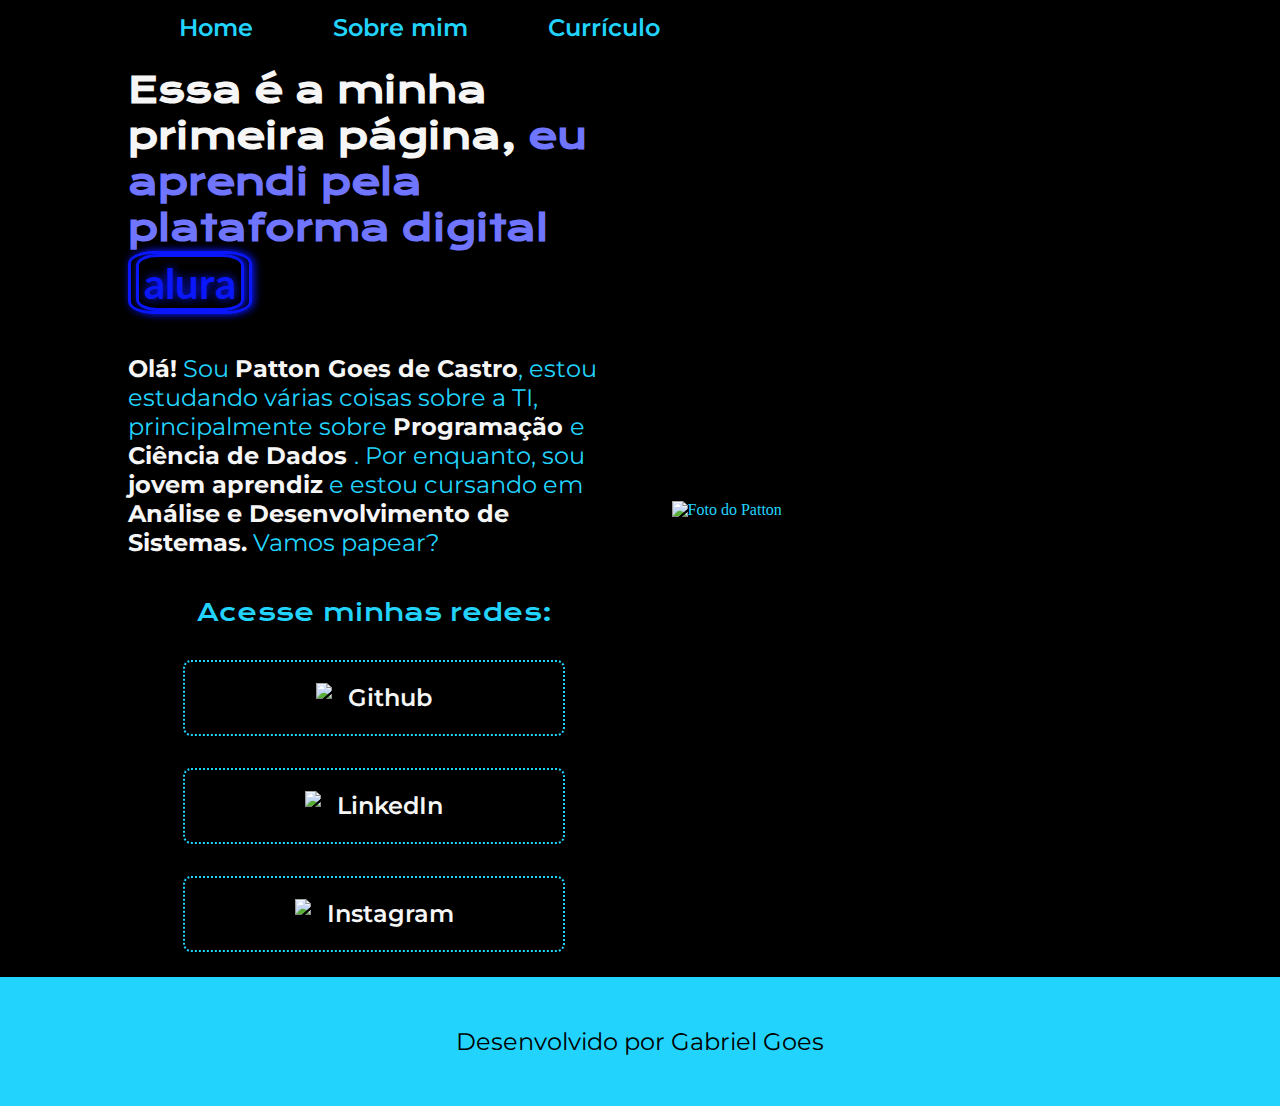
==== index.html @ ca7fb232 "Correções do html" ====
<!-- Essa é a estrutura padrão de um código html-->
<!DOCTYPE html> <!-- Referência a versão-->
<html lang="pt-br"> <!-- Referência a lingua-->
<head> <!-- Aqui estão os elementos da 'cabeça' do html, como as fontes e outras informações que não são 'visíveis'-->
    <meta charset="UTF-8"> <!-- Referência ao tipo de leitura dos caracteres-->
    <meta name="viewport" content="width=device-width, initial-scale=1.0"> <!-- Referência ao metadado vh e o seu conteúdo -->
    <title>Portifólio</title> <!-- Referência ao título do html geral-->
    <link rel="stylesheet" href="./styles/style.css"> <!-- Referência aos links de conexões do html-->
</head> <!-- Fecha a tag head-->
<body> <!-- Aqui estão os conteúdos visíveis-->
    <header class="cabecalho">
        <nav class="cabecalho__menu"> <!-- A tag <nav> é usada para definir uma seção de navegação no documento HTML.-->
            <a class="cabecalho__menu__link" href="index.html">Home</a>
            <a class="cabecalho__menu__link" href="about.html">Sobre mim</a>
            <a class="cabecalho__menu__link" href="curriculum.html">Currículo</a>
        </nav>
    </header> <!-- Referência a cabeçalho-->
    <main class="apresentacao"> <!-- Referência a parte principal-->
        <section class="apresentacao__conteudo"> <!--Referência a uma seção da parte principal do html-->
            <h1 class="apresentacao__conteudo__titulo"> Essa é a minha primeira página, <strong class="apresentacao__conteudo__titulo__destaque"> eu aprendi pela plataforma digital </strong><span><a class="apresentacao__link__titulo" href="https://cursos.alura.com.br">alura</a></span></h1> 
            <!-- <h1>: Tags de cabeçalho usadas para títulos. h1 a h6 são usados para diferentes níveis de importância. -->

            <p class="apresentacao__conteudo__texto"><strong class="apresentacao__conteudo__texto__destaque">Olá!</strong> Sou <strong class="apresentacao__conteudo__texto__destaque">Patton Goes de Castro</strong>, estou estudando várias coisas sobre a TI, principalmente sobre <strong class="apresentacao__conteudo__texto__destaque">Programação </strong>e <strong class="apresentacao__conteudo__texto__destaque">Ciência de Dados </strong class="apresentacao__conteudo__texto__destaque">. Por enquanto, sou <strong class="apresentacao__conteudo__texto__destaque">jovem aprendiz</strong>  e estou cursando em <strong class="apresentacao__conteudo__texto__destaque">Análise e Desenvolvimento de Sistemas.</strong> Vamos papear?</p> 
            <!-- <p>: Tag de parágrafo para criar blocos de texto. --> 
                <!-- <span>: Tag de estilo em linha usada para aplicar estilos a uma parte específica do texto. -->
                <!-- <strong>: Tag para enfatizar o texto, geralmente exibido em negrito. -->
            
            <div class="apresentacao__links"> <!-- <div>: Tag de divisão usada para agrupar e estruturar elementos. -->
                <h2 class="apresentacao__links__subtitulo">Acesse minhas redes: </h2>
                <a class="apresentacao__links__link" href="https://github.com/Goestoso">
                    <img src="./assets/github.png">  
                    Github
                </a>
                <a class="apresentacao__links__link" href="https://linkedin.com/in/gabriel-goes-de-castro-365193258/">
                    <img src="./assets/linkedin.png">  
                    LinkedIn
                </a>
                <a class="apresentacao__links__link" href="https://instagram.com/patton_goes">
                    <img src="./assets/instagram.png">
                    Instagram
                </a>
                <!-- <a>: Tag âncora usada para criar links para outras páginas ou recursos. --> 
                
            </div>
        </section>
        <img class="apresentacao__imagem" src="./assets/Patton.png" alt="Foto do Patton"> <!-- <img>: Tag para exibir imagens na página. -->
    </main>
    <footer class="rodape">
        <p>Desenvolvido por Gabriel Goes</p>
    </footer> <!-- Referência ao rodapé-->
</body> <!-- Fecha a tag body-->
</html> <!-- Fecha o html-->
---- styles/style.css ----
@import url('https://fonts.googleapis.com/css2?family=Krona+One&family=Lato&family=Montserrat:wght@400;600&display=swap');
/*Esse trecho se refere às importações de fontes ao arquivo css*/

/*Esse trecho se refere a propriedades gerais da estilização css e para isso precisa de um asterisco antes*/
* {
    /*Essas são as propriedades do css*/
    margin: 0px; /* Margin: Espaçamento externo que envolve o elemento. */
    padding: 0px; /* Padding: Espaçamento interno entre o conteúdo e a borda do elemento. */
}
/*Esse trecho se refere a tag body e a suas configs*/
body {
    /* height: 100vh; Height: Altura do elemento. */
    box-sizing: border-box;
    background-color: black;
    color: #22D4FD;
}

h1 {
   font-weight: bold; 
}

span {
    color: #0b17fb;
    font-family: 'Lato', sans-serif;
    text-shadow: 0px 0px 10px #0b17fb;
    display: inline-block;
    border: 3px solid #0b17fb; /* Border: Borda ao redor do elemento. */
    padding: 0.1px 5px;
    border-radius: 20%;
    box-shadow: 2px 0px 8px #0b17fb;
}

/*Aqui estão as classes declaradas lá no index.html (elas devem ser chamadas com um '.' antes*/

.cabecalho {
    padding: 1% 0%  0% 14%;   
}

.cabecalho__menu {
    display: flex;
    gap: 80px;
}

.cabecalho__menu__link {
    font-family: 'Montserrat', sans-serif;
    font-size: 24px;
    font-weight: 600;
    color:#22D4FD;
    text-decoration: none;
}

.apresentacao {
    padding: 2% 10%;
    display: flex; /* Display: Flex: Cria um container flexível para layout em linha ou coluna. */
    align-items: center;
    justify-content: space-evenly;
    gap: 5%;
}
.apresentacao__conteudo{
    width: 615px; /* Width: Largura do elemento. */
    display: flex;
    flex-direction: column;
    gap: 40px;
}
.apresentacao__links {
    display: flex;
    flex-direction: column;
    justify-content: space-between;
    align-items: center;
    gap: 32px;
}

.apresentacao__links__subtitulo {
    font-family: 'Krona One', sans-serif;
    font-weight: 400;
    font-size: 24px;
}

.apresentacao__links__link {
    /* background-color: #22D4FD; */
    display: flex;
    justify-content: center;
    gap: 16px;
    border:2px dotted #22D4FD; 
    width: 378px;
    text-align: center;
    border-radius: 8px;
    font-size: 24px;
    font-weight: 600;
    padding: 21.5px 0;
    text-decoration: none;
    color: #F6F6F6;
    font-family: 'Montserrat', sans-serif;
}

.apresentacao__links__link:hover {
    background-color: #272727;
    transform: scale(0.9); /* Transform: Aplica transformações visuais a um elemento. */
}

.apresentacao__links__link:visited {
    /* background-color: #22D4FD; */
    border:2px dotted #22D4FD;
    width: 280px;
    text-align: center;
    border-radius: 8px;
    font-size: 24px;
    font-weight: 600; 
    padding: 21.5px 0;
    text-decoration: none;
    color: #F6F6F6;
    font-family: 'Montserrat', sans-serif;

}

.apresentacao__conteudo__titulo {
    color: #F6F6F6;
    font-size: 36px;
    font-family: 'Krona One', sans-serif;
    
}

.apresentacao__conteudo__titulo__destaque{
    color: #6F75FE;
}

.apresentacao__link__titulo {
    text-decoration: none;
    color: #0b17fb;
    font-family: 'Lato', sans-serif;
    text-shadow: 0px 0px 10px #0b17fb;
    display: inline-block;
    font-size: 42px;
    border: 3px solid #0b17fb;
    padding: 0.1px 5px;
    border-radius: 20%;
    box-shadow: 2px 0px 8px #0b17fb;
}

.apresentacao__link__titulo:active {
    color: #0b17fb;
    font-family: 'Lato', sans-serif;
    text-decoration: none;
    border: 3px solid #0b17fb;
    padding: 0.1px 5px;
    border-radius: 20%;
    box-shadow: 2px 0px 8px #0b17fb;
}

.apresentacao__link__titulo:visited {
    color: #0b17fb;
    font-family: 'Lato', sans-serif;
    text-decoration: none;
    border: 3px solid #0b17fb;
    padding: 0.1px 5px;
    border-radius: 20%;
    box-shadow: 2px 0px 8px #0b17fb;
}

.apresentacao__conteudo__texto {
    font-size: 24px;
    font-family: 'Montserrat', sans-serif;
}

.apresentacao__conteudo__texto__destaque{
    color: #F6F6F6;
}

.apresentacao__imagem {
    width: 600px;
    height: auto;
}

.rodape {
    padding: 50px;
    color: #000;
    background-color: #22D4FD;
    text-align: center;
    font-family: 'Montserrat', sans-serif;
    font-size: 24px;
    font-weight: 400;
}

/*Trechos da página do curriculum.html */

.apresentacao__section__curriculo {
    width: 655px; 
    display: flex;
    flex-direction: column;
    gap: 30px;
}

.apresentacao__titulo__curriculo {
    color: #F6F6F6;
    font-size: 36px;
    font-family: 'Krona One', sans-serif;
}

.apresentacao__conteudo_curriculo {
    color: lightgray;
    font-size: 24px;
    font-family: 'Montserrat', sans-serif;
}

.apresentacao__conteudo_links__curriculo {
    color: lightgray;
    font-size: 24px;
    font-family: 'Montserrat', sans-serif;
    line-height: 1.5;
}
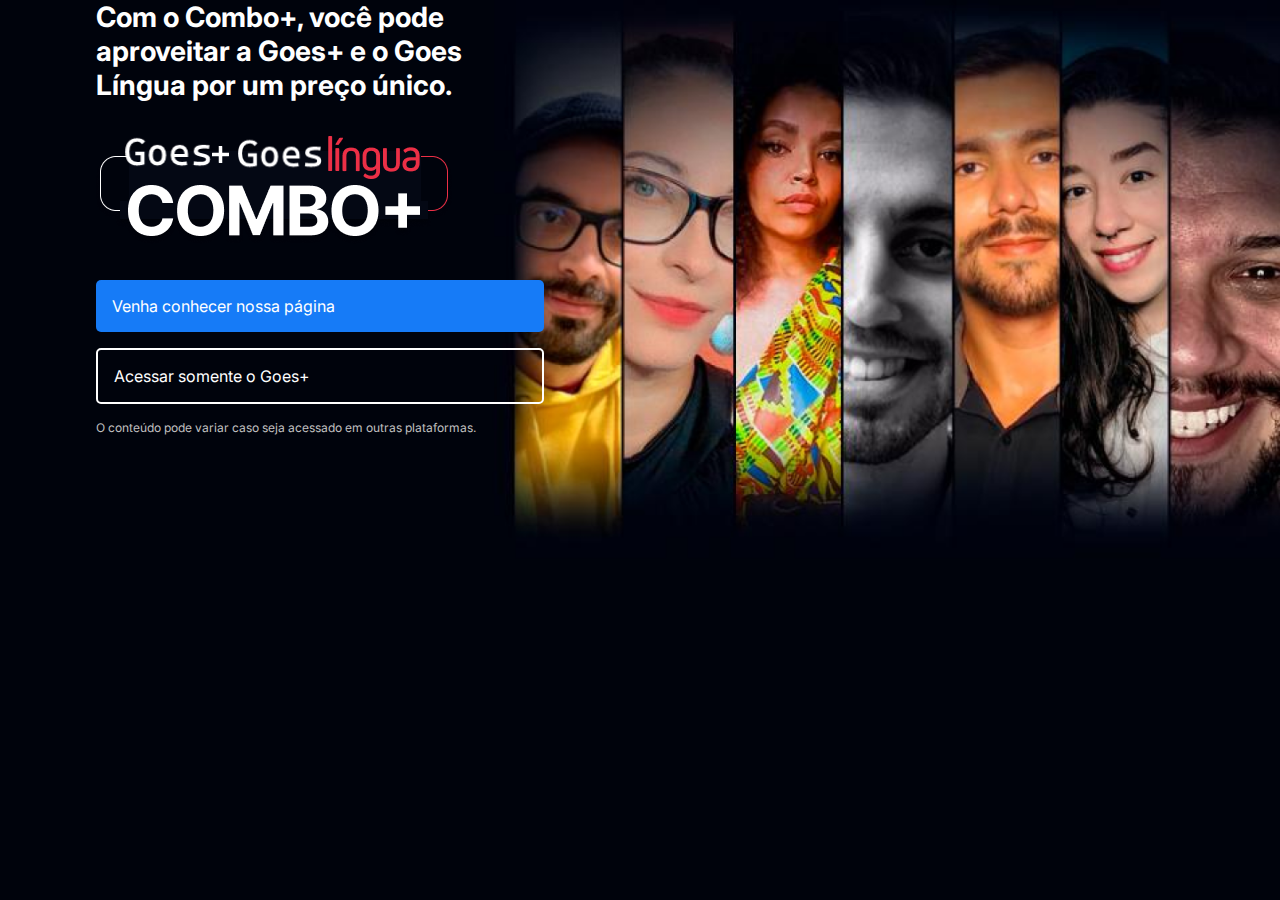
==== commit a98c8c04: "Classes, unidades e grid" ====
--- a/index.html
+++ b/index.html
@@ -1,52 +1,23 @@
-<!-- Essa é a estrutura padrão de um código html-->
-<!DOCTYPE html> <!-- Referência a versão-->
-<html lang="pt-br"> <!-- Referência a lingua-->
-<head> <!-- Aqui estão os elementos da 'cabeça' do html, como as fontes e outras informações que não são 'visíveis'-->
-    <meta charset="UTF-8"> <!-- Referência ao tipo de leitura dos caracteres-->
-    <meta name="viewport" content="width=device-width, initial-scale=1.0"> <!-- Referência ao metadado vh e o seu conteúdo -->
-    <title>Portifólio</title> <!-- Referência ao título do html geral-->
-    <link rel="stylesheet" href="./styles/style.css"> <!-- Referência aos links de conexões do html-->
-</head> <!-- Fecha a tag head-->
-<body> <!-- Aqui estão os conteúdos visíveis-->
-    <header class="cabecalho">
-        <nav class="cabecalho__menu"> <!-- A tag <nav> é usada para definir uma seção de navegação no documento HTML.-->
-            <a class="cabecalho__menu__link" href="index.html">Home</a>
-            <a class="cabecalho__menu__link" href="about.html">Sobre mim</a>
-            <a class="cabecalho__menu__link" href="curriculum.html">Currículo</a>
-        </nav>
-    </header> <!-- Referência a cabeçalho-->
-    <main class="apresentacao"> <!-- Referência a parte principal-->
-        <section class="apresentacao__conteudo"> <!--Referência a uma seção da parte principal do html-->
-            <h1 class="apresentacao__conteudo__titulo"> Essa é a minha primeira página, <strong class="apresentacao__conteudo__titulo__destaque"> eu aprendi pela plataforma digital </strong><span><a class="apresentacao__link__titulo" href="https://cursos.alura.com.br">alura</a></span></h1> 
-            <!-- <h1>: Tags de cabeçalho usadas para títulos. h1 a h6 são usados para diferentes níveis de importância. -->
-
-            <p class="apresentacao__conteudo__texto"><strong class="apresentacao__conteudo__texto__destaque">Olá!</strong> Sou <strong class="apresentacao__conteudo__texto__destaque">Patton Goes de Castro</strong>, estou estudando várias coisas sobre a TI, principalmente sobre <strong class="apresentacao__conteudo__texto__destaque">Programação </strong>e <strong class="apresentacao__conteudo__texto__destaque">Ciência de Dados </strong class="apresentacao__conteudo__texto__destaque">. Por enquanto, sou <strong class="apresentacao__conteudo__texto__destaque">jovem aprendiz</strong>  e estou cursando em <strong class="apresentacao__conteudo__texto__destaque">Análise e Desenvolvimento de Sistemas.</strong> Vamos papear?</p> 
-            <!-- <p>: Tag de parágrafo para criar blocos de texto. --> 
-                <!-- <span>: Tag de estilo em linha usada para aplicar estilos a uma parte específica do texto. -->
-                <!-- <strong>: Tag para enfatizar o texto, geralmente exibido em negrito. -->
-            
-            <div class="apresentacao__links"> <!-- <div>: Tag de divisão usada para agrupar e estruturar elementos. -->
-                <h2 class="apresentacao__links__subtitulo">Acesse minhas redes: </h2>
-                <a class="apresentacao__links__link" href="https://github.com/Goestoso">
-                    <img src="./assets/github.png">  
-                    Github
-                </a>
-                <a class="apresentacao__links__link" href="https://linkedin.com/in/gabriel-goes-de-castro-365193258/">
-                    <img src="./assets/linkedin.png">  
-                    LinkedIn
-                </a>
-                <a class="apresentacao__links__link" href="https://instagram.com/patton_goes">
-                    <img src="./assets/instagram.png">
-                    Instagram
-                </a>
-                <!-- <a>: Tag âncora usada para criar links para outras páginas ou recursos. --> 
-                
-            </div>
-        </section>
-        <img class="apresentacao__imagem" src="./assets/Patton.png" alt="Foto do Patton"> <!-- <img>: Tag para exibir imagens na página. -->
-    </main>
-    <footer class="rodape">
-        <p>Desenvolvido por Gabriel Goes</p>
-    </footer> <!-- Referência ao rodapé-->
-</body> <!-- Fecha a tag body-->
-</html> <!-- Fecha o html-->
+<!DOCTYPE html>
+<html lang="en">
+<head>
+    <meta charset="UTF-8">
+    <meta name="viewport" content="width=device-width, initial-scale=1.0">
+    <title>Plus</title>
+    <link rel="stylesheet" href="styles.css">
+    <link rel="preconnect" href="https://fonts.googleapis.com">
+    <link rel="preconnect" href="https://fonts.gstatic.com" crossorigin>
+    <link href="https://fonts.googleapis.com/css2?family=Inter:wght@400;700&family=Krona+One&family=Lato&family=Montserrat:wght@400;600&display=swap" rel="stylesheet">
+</head>
+<body>
+    <section class="container principal" >
+        <div class="container__caixa"> 
+            <h1 class="container__titulo">Com o Combo+, você pode aproveitar a Goes+ e o Goes Língua por um preço único.</h1>
+            <img class="container__imagem" src="assets/Combo+.png" alt="O combo+ é a junção do Goes+ e o Goes língua" >
+            <a href="https://www.instagram.com/patton_goes/" class="container__botao">Venha conhecer nossa página</a>
+            <a href="https://www.instagram.com/patton_goes/" class="container__botao botao_secundario">Acessar somente o Goes+</a>
+            <p class="container__aviso">O conteúdo pode variar caso seja acessado em outras plataformas.</p>
+        </div>
+    </section>
+</body>
+</html>--- a/styles.css
+++ b/styles.css
@@ -0,0 +1,85 @@
+:root {
+    --branco-principal: #FFFFFF;
+    --cinza-secundario: #C0C0C0;
+    --botao-azul: #167BF7;
+    --cor-de-fundo: #00030C;
+    --fonte-principal: 'Inter';
+}
+
+* {
+
+    margin: 0;
+    padding: 0;
+
+}
+
+body {
+
+    background-color: var(--cor-de-fundo);
+    color: var(--branco-principal);
+    font-family: var(--fonte-principal);
+    font-size: 16px;
+    font-weight: 400;
+
+}
+
+.principal {
+
+    background-image: url("assets/Background.png");
+    background-repeat: no-repeat;
+    background-size: contain;
+
+}
+
+.container {
+
+    height: 100vh;
+    display: grid;
+    grid-template-columns: 50% 50%;
+
+}
+
+.container__caixa {
+
+    margin: 0 6em;
+
+}
+
+.container__titulo{
+
+    font-size: 28px;
+    font-weight: 700;
+
+}
+
+.container__imagem {
+
+    margin: 1em 0 2em 0;
+
+}
+
+.container__botao {
+
+    background-color: var(--botao-azul);
+    border-radius: 5px;
+    padding: 1em;
+    color: var(--branco-principal);
+    display: block;
+    text-decoration: none;
+    margin-bottom: 1em;
+
+}
+
+.botao_secundario {
+
+    background-color: transparent;
+    border: 2px solid var(--branco-principal);
+
+}
+
+.container__aviso {
+
+    font-size: 12px;
+    color: var(--cinza-secundario);
+
+}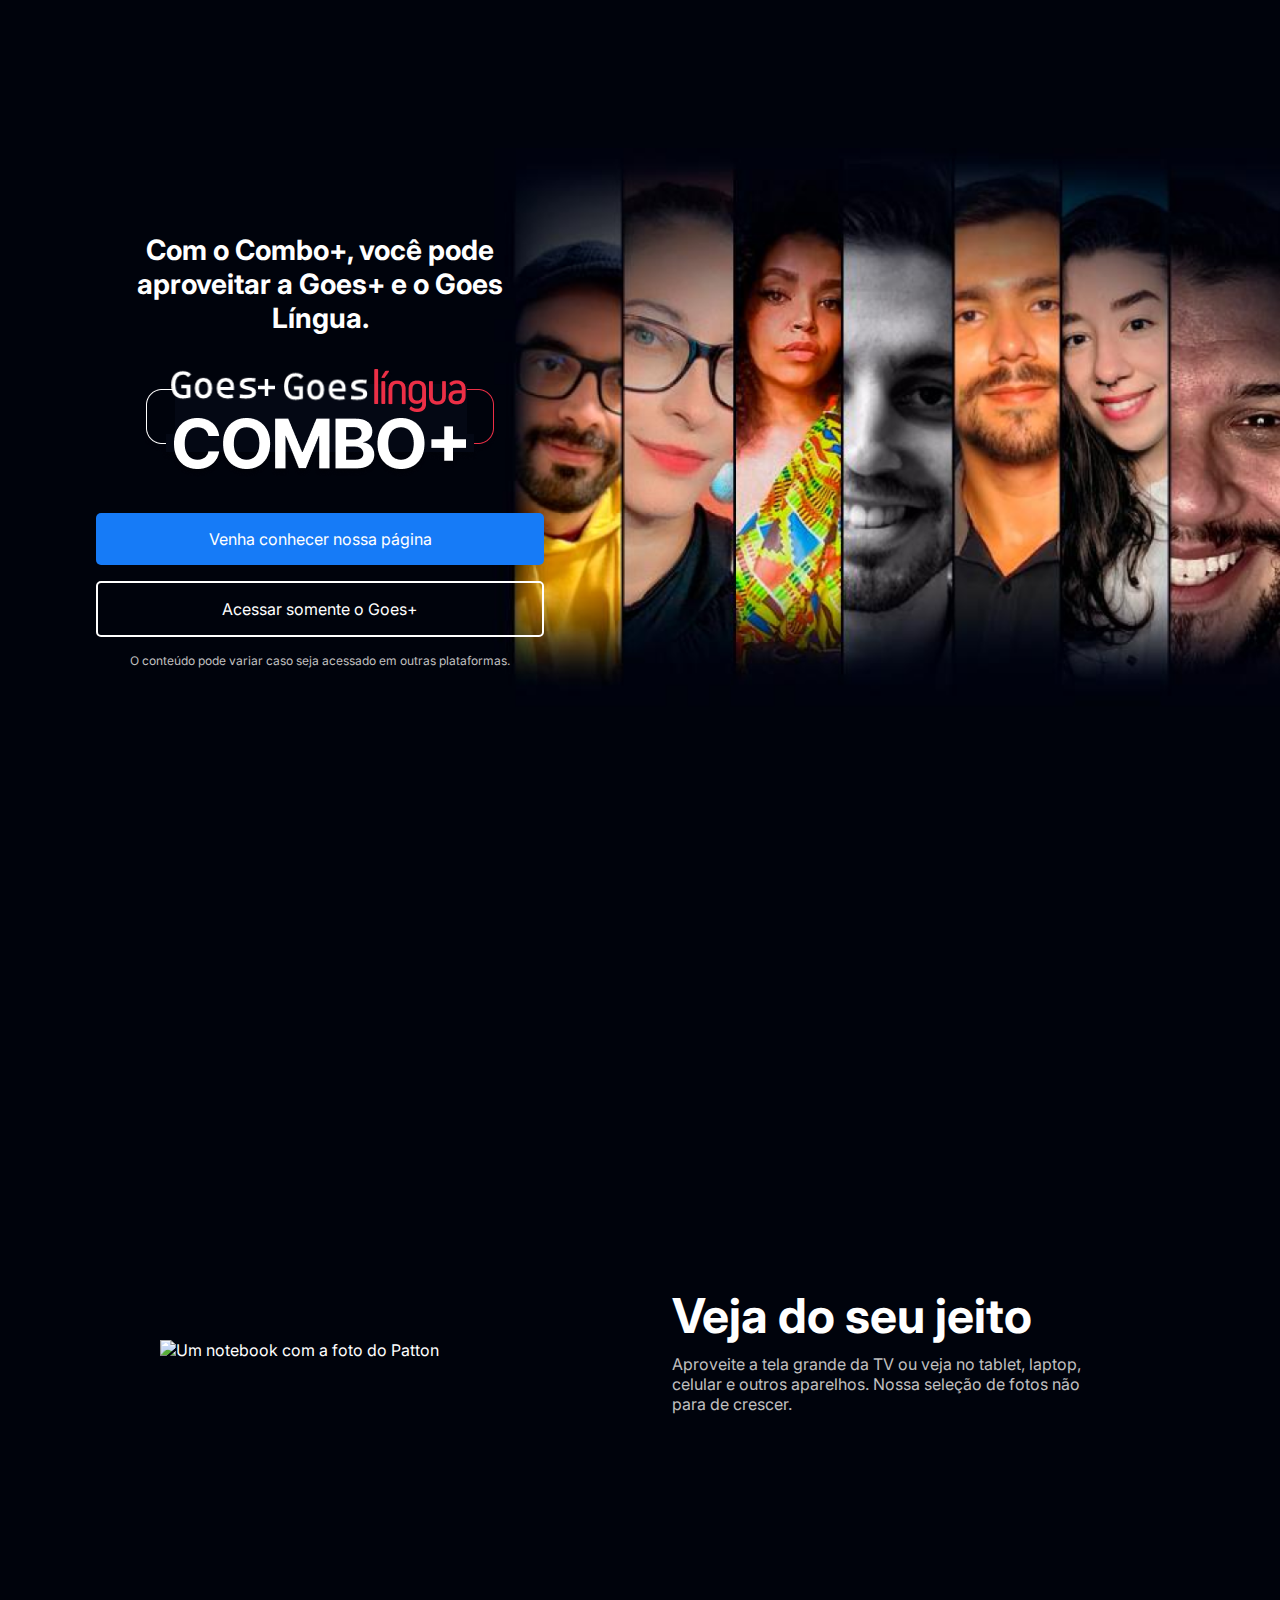
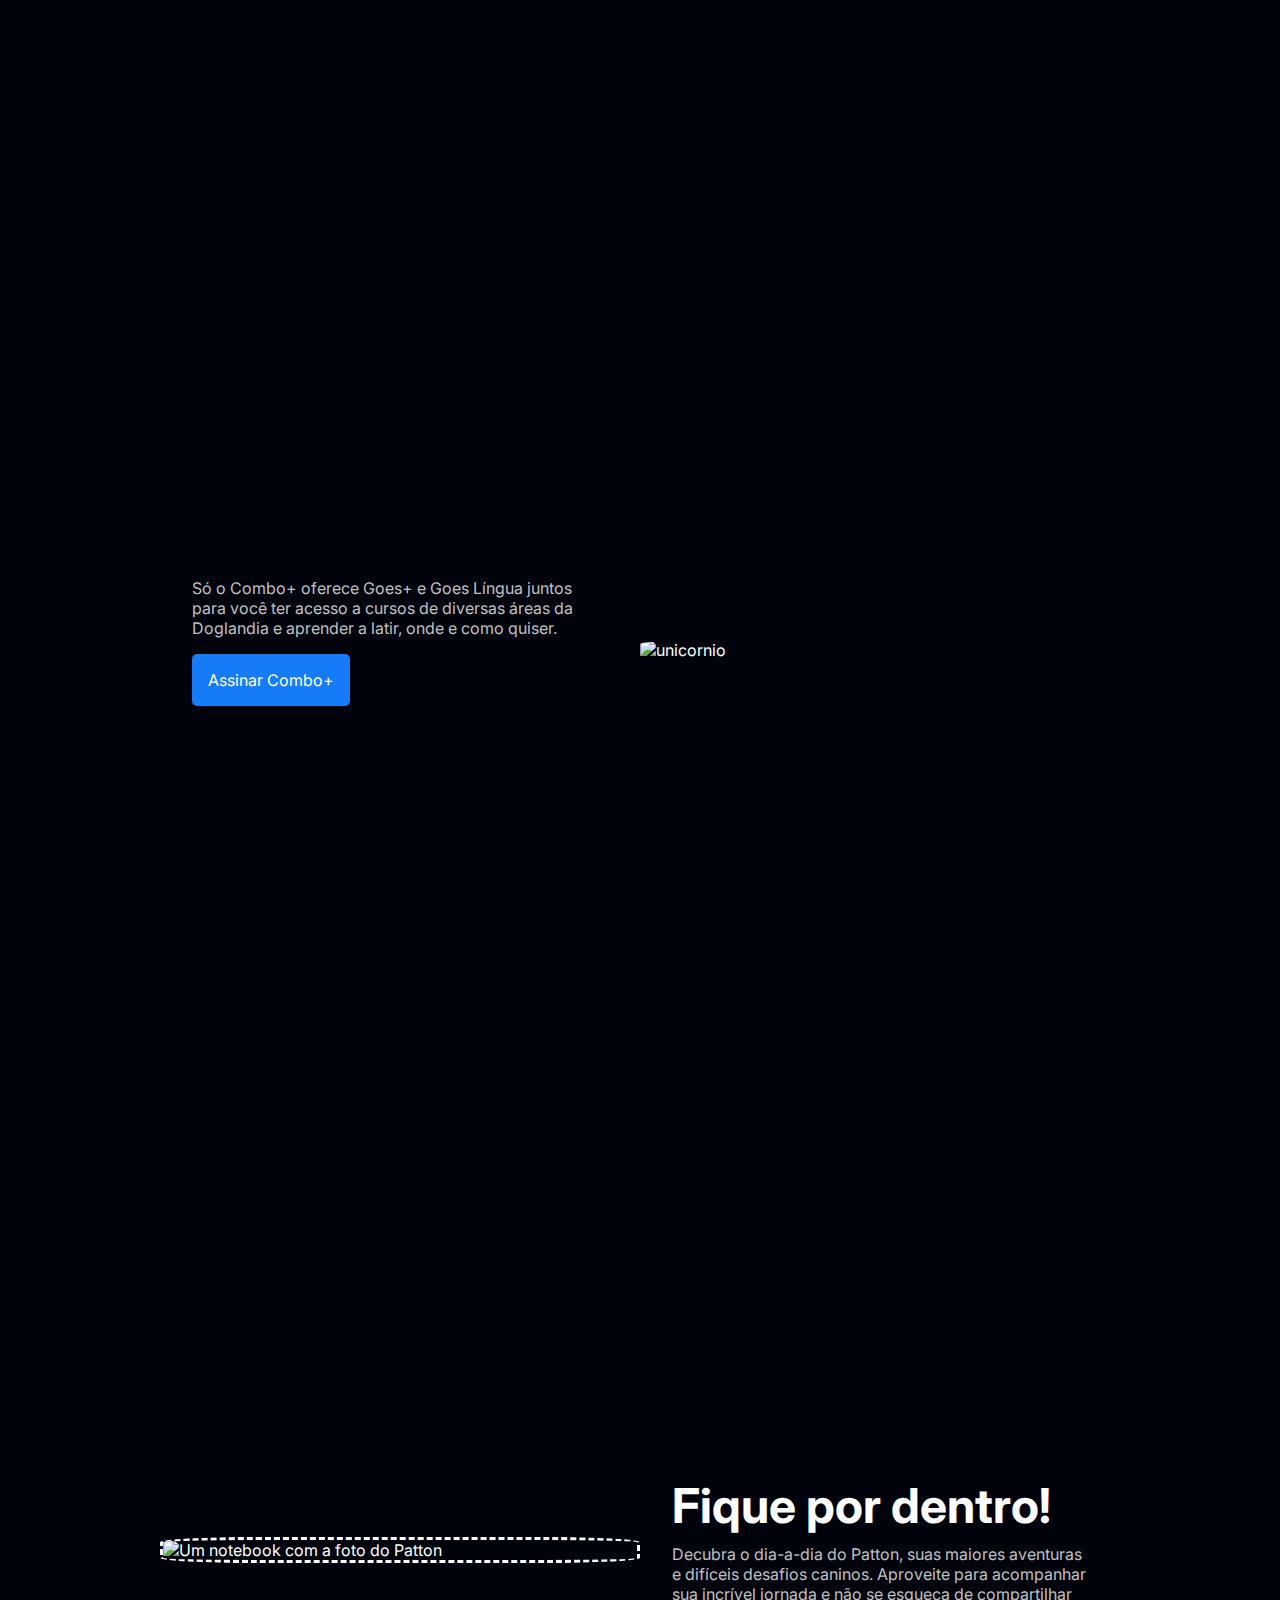
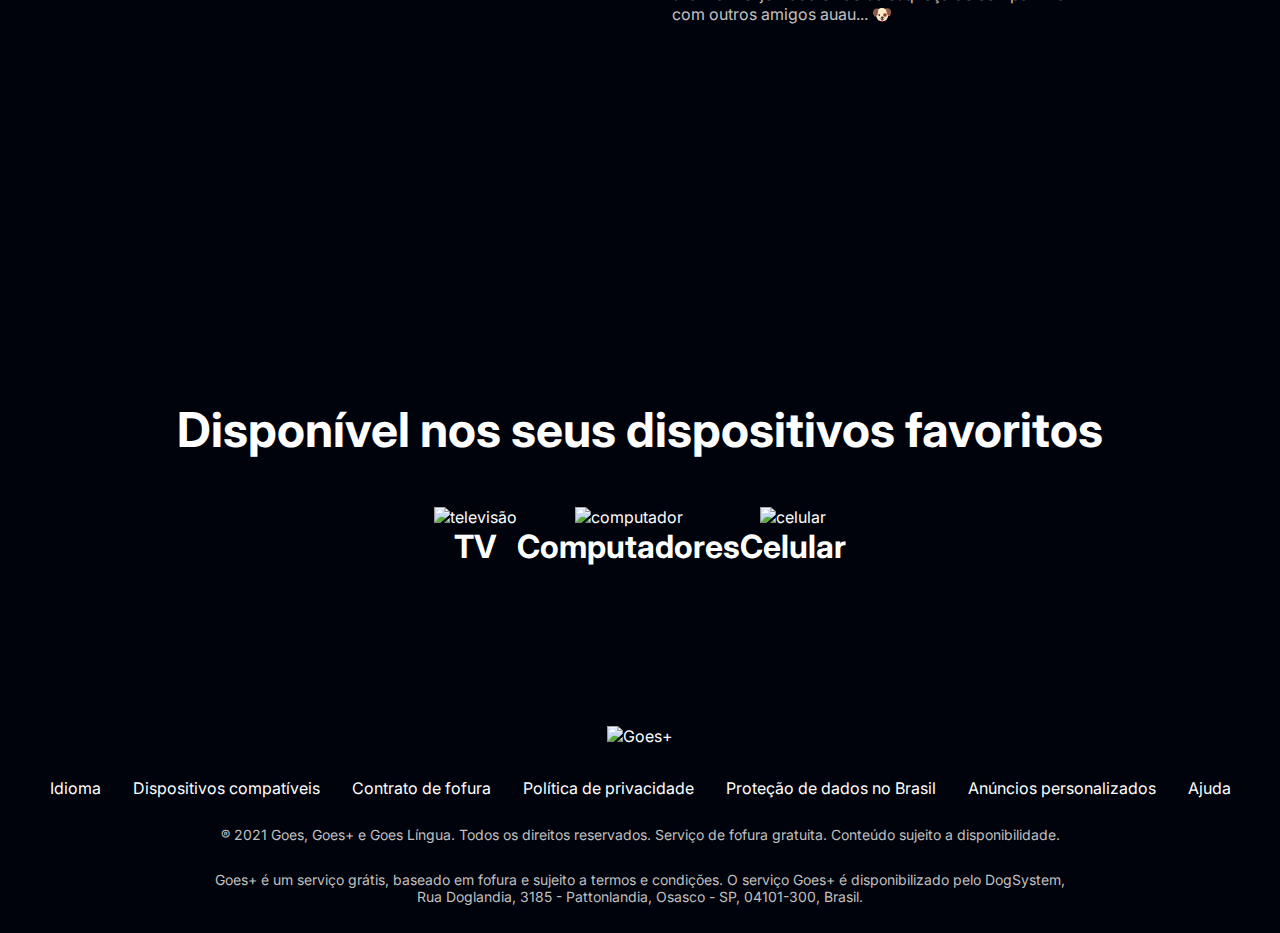
==== commit 17b74987: "Trabalhando com responsividade" ====
--- a/index.html
+++ b/index.html
@@ -1,5 +1,5 @@
 <!DOCTYPE html>
-<html lang="en">
+<html lang="pt-br">
 <head>
     <meta charset="UTF-8">
     <meta name="viewport" content="width=device-width, initial-scale=1.0">
@@ -12,12 +12,84 @@
 <body>
     <section class="container principal" >
         <div class="container__caixa"> 
-            <h1 class="container__titulo">Com o Combo+, você pode aproveitar a Goes+ e o Goes Língua por um preço único.</h1>
+            <h1 class="container__titulo">Com o Combo+, você pode aproveitar a Goes+ e o Goes Língua.</h1>
             <img class="container__imagem" src="assets/Combo+.png" alt="O combo+ é a junção do Goes+ e o Goes língua" >
             <a href="https://www.instagram.com/patton_goes/" class="container__botao">Venha conhecer nossa página</a>
-            <a href="https://www.instagram.com/patton_goes/" class="container__botao botao_secundario">Acessar somente o Goes+</a>
+            <a href="https://www.instagram.com/patton_savio_castro/" class="container__botao botao_secundario">Acessar somente o Goes+</a>
             <p class="container__aviso">O conteúdo pode variar caso seja acessado em outras plataformas.</p>
         </div>
     </section>
+
+    <section class="container secundario"> 
+        <img src="assets/LaptoPatton.png" alt="Um notebook com a foto do Patton" class="secundario__imagem">
+        <div class="container__descricao">
+            <h2 class="descricao__titulo">Veja do seu jeito</h2>
+            <p class="descricao__texto">Aproveite a tela grande da TV ou veja no tablet, laptop, celular e outros aparelhos. Nossa seleção de fotos não para de crescer.</p>
+        </div>
+    </section>
+
+    <section class="container secundario">
+        <div class="container__descricao">
+            <p class="descricao__texto">Só o Combo+ oferece Goes+ e Goes Língua juntos para você ter acesso a cursos de diversas áreas da Doglandia e aprender a latir, onde e como quiser.</p>
+            <a href="https://www.instagram.com/patton_goes/" class="container__botao secundario__botao">Assinar Combo+</a>
+        </div>
+        <img src="assets/Unicornio.gif" alt="unicornio" class="secundario__imagem unicornio">
+    </section>
+
+    <section class="container secundario">
+        <img class="patton" src="assets/PagePatton.png" alt="Um notebook com a foto do Patton" class="secundario__imagem">
+        <div class="container__descricao">
+            <h2 class="descricao__titulo">Fique por dentro!</h2>
+            <p class="descricao__texto">Decubra o dia-a-dia do Patton, suas maiores aventuras e difíceis desafios caninos. Aproveite para acompanhar sua incrível jornada e não se esqueça de compartilhar com outros amigos auau... 🐶</p>
+        </div>
+    </section>
+
+    <section class="dispositivos">
+        <h2 class="dispositivos__titulo">Disponível nos seus dispositivos favoritos</h2>
+        <ul class="dispositivos__lista">  <!-- tag <ul> cria uma lista não ordenada -->
+            <li>  <!-- tag <li> define cada item da lista -->
+                <img src="assets/tv.png" alt="televisão">
+                <h3 class="lista__item">TV</h3>
+            </li>
+            <li>
+                <img src="assets/computador.png" alt="computador" >
+                <h3 class="lista__item">Computadores</h3>
+            </li>
+            <li>
+                <img src="assets/celular.png" alt="celular" >
+                <h3 class="lista__item">Celular</h3>
+            </li>
+        </ul>
+    </section>
+
+    <footer class="rodape">
+        <img src="assets/Logo.png" alt="Goes+" class="rodape__logo" >
+        <ul class="rodape__lista" >
+            <li class="lista__link">
+                <a href="#">Idioma</a>
+            </li>
+            <li class="lista__link" >
+                <a href="#">Dispositivos compatíveis</a>
+            </li>
+            <li class="lista__link" >
+                <a href="#">Contrato de fofura</a>
+            </li>
+            <li class="lista__link" >
+                <a href="#">Política de privacidade</a>
+            </li>
+            <li class="lista__link" >
+                <a href="#">Proteção de dados no Brasil</a>
+            </li>
+            <li class="lista__link" >
+                <a href="#">Anúncios personalizados</a>
+            </li>
+            <li class="lista__link" >
+                <a href="#">Ajuda</a>
+            </li>
+        </ul>
+        <p class="rodape__texto" >® 2021 Goes, Goes+ e Goes Língua. Todos os direitos reservados. Serviço de fofura gratuita. Conteúdo sujeito a disponibilidade.</p>
+
+        <p class="rodape__texto">Goes+ é um serviço grátis, baseado em fofura e sujeito a termos e condições. O serviço Goes+ é disponibilizado pelo DogSystem, Rua Doglandia, 3185 - Pattonlandia, Osasco - SP, 04101-300, Brasil.</p>
+    </footer>
 </body>
 </html>--- a/styles.css
+++ b/styles.css
@@ -3,12 +3,13 @@
     --cinza-secundario: #C0C0C0;
     --botao-azul: #167BF7;
     --cor-de-fundo: #00030C;
+    --botao-azul-efeito: #3c92fa;
     --fonte-principal: 'Inter';
 }
 
 * {
 
-    margin: 0;
+    margin: 0 0 0 0; /*margin: valor-top valor-right valor-bottom valor-left;*/
     padding: 0;
 
 }
@@ -25,17 +26,20 @@
 
 .principal {
 
-    background-image: url("assets/Background.png");
+    background-image: url("assets/Background.png"); /* define como imagem de fundo */
     background-repeat: no-repeat;
     background-size: contain;
+    background-position: right;
+    align-items: center; /* Centraliza verticalmente os itens */
+    text-align: center;  /* Centraliza o conteúdo horizontalmente */
 
 }
 
 .container {
 
     height: 100vh;
-    display: grid;
-    grid-template-columns: 50% 50%;
+    display: grid; /* ativa o layout de grade na classe */
+    grid-template-columns: 50% 50%; /* define duas colunas de igual largura */
 
 }
 
@@ -55,6 +59,7 @@
 .container__imagem {
 
     margin: 1em 0 2em 0;
+
 
 }
 
@@ -70,6 +75,13 @@
 
 }
 
+.container__botao:hover { /*Pseudo Classes com : */
+
+    background-color: var(--botao-azul-efeito);
+    color: var(--cor-de-fundo);
+    transform: scale(0.9);
+}
+
 .botao_secundario {
 
     background-color: transparent;
@@ -77,9 +89,181 @@
 
 }
 
+.botao_secundario:hover {
+
+    background-color: var(--branco-principal);
+    transform: scale(0.9);
+}
+
 .container__aviso {
 
     font-size: 12px;
     color: var(--cinza-secundario);
 
+}
+
+.secundario__imagem {
+
+    width: 80%;
+}
+
+.secundario {
+
+    align-items: center;
+    margin: 0 10em;
+}
+
+.descricao__titulo {
+
+    font-weight: 700;
+    font-size: 48px;
+    color:var(--branco-principal);
+    margin-bottom: 0.2em;
+}
+
+.descricao__texto {
+
+    color: var(--cinza-secundario);
+}
+
+.secundario__botao {
+
+    display: inline-block;
+    margin-top: 1em;
+
+}
+
+.container__descricao {
+
+    padding: 2em;
+
+}
+
+.unicornio {
+
+    width: 500;
+    border-radius: 20%;
+}
+
+.patton {
+
+    border-radius: 20%;
+    border-style: dashed; /*Borda tracejada*/
+}
+
+.dispositivos{
+
+    text-align: center;
+}
+
+.dispositivos__titulo {
+
+    font-size: 48px;
+    color: var(--branco-principal);
+}
+
+.lista__item {
+
+    font-size: 32px;
+    color: var(--branco-principal);
+}
+
+.dispositivos__lista {
+
+    display: flex;
+    justify-content: center;
+    list-style-type: none; /*Remove os ícones de lista*/
+    margin: 3em 0; 
+}
+
+.rodape {
+
+    margin-top: 10rem;
+   text-align: center;
+}
+
+.rodape__lista {
+
+    margin-top: 2em;
+    display: flex;
+    justify-content: center;
+    list-style-type: none;
+
+}
+
+.lista__link a {
+
+    margin: 0 1em;
+    text-decoration: none;
+    font-size: 16px;
+    color: var(--branco-principal);
+}
+
+.lista__link a:hover {
+
+    color: var(--botao-azul);
+}
+
+.lista__link a:active {
+
+    color: purple;
+}
+
+.rodape__texto {
+
+    font-size: 14px;
+    color: var(--cinza-secundario);
+    margin: 2em 15em;
+}
+
+@media screen and (max-width: 768px) {
+    
+
+    .principal {
+
+        background-image: none; 
+        display: block;
+    }
+
+    .container__imagem {
+
+        width: 50vw;
+    }
+
+    .container__caixa {
+
+        margin: 1em 1em;
+    }
+
+    .secundario {
+
+       display: block;        
+       margin: 0 0; 
+       text-align: center;
+    }
+
+    .secundario__imagem {
+
+        width: 50vw;
+    }
+
+    .patton {
+
+        width: 50vw;
+    }
+
+    .dispositivos__lista {
+
+        display: block;
+    }
+
+    .rodape__lista {
+
+        display: block;
+    }
+    
+    .rodape__texto {
+
+        margin: 2em 1em;
+    }
 }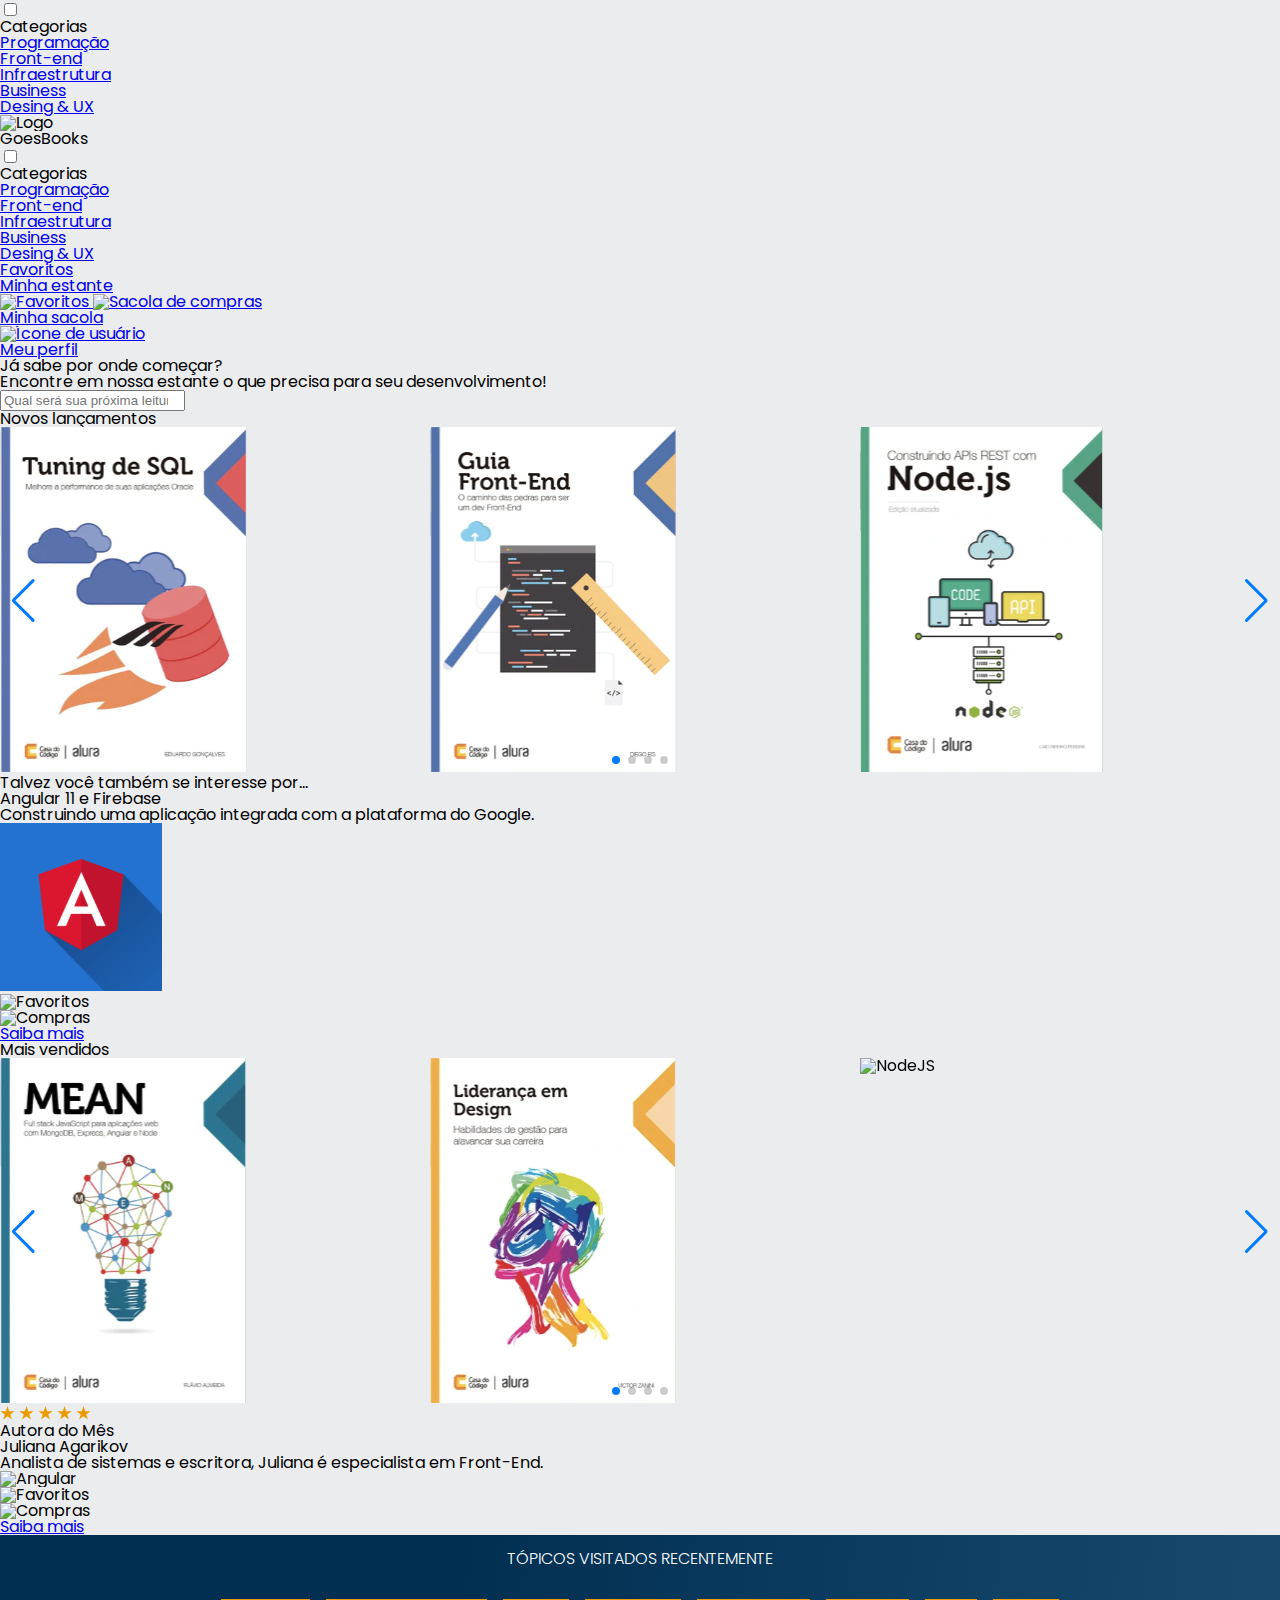
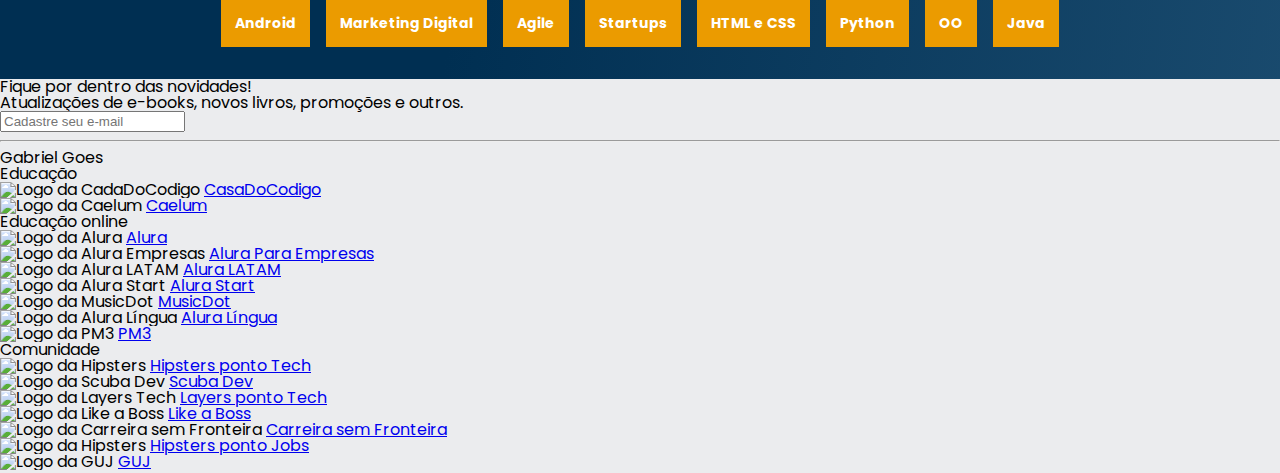
==== commit c0688c7b: "mobile-first" ====
--- a/index.html
+++ b/index.html
@@ -3,93 +3,341 @@
 <head>
     <meta charset="UTF-8">
     <meta name="viewport" content="width=device-width, initial-scale=1.0">
-    <title>Plus</title>
-    <link rel="stylesheet" href="styles.css">
+    <link rel="stylesheet" href="reset.css">
     <link rel="preconnect" href="https://fonts.googleapis.com">
     <link rel="preconnect" href="https://fonts.gstatic.com" crossorigin>
-    <link href="https://fonts.googleapis.com/css2?family=Inter:wght@400;700&family=Krona+One&family=Lato&family=Montserrat:wght@400;600&display=swap" rel="stylesheet">
+    <link href="https://fonts.googleapis.com/css2?family=Poppins:wght@300;400;500;700&display=swap" rel="stylesheet">
+    <link href="https://fonts.googleapis.com/css2?family=Josefin+Sans:wght@400;700&display=swap" rel="stylesheet">
+    <link rel="stylesheet" href="https://cdn.jsdelivr.net/npm/swiper@10/swiper-bundle.min.css"/>
+    <script src="https://cdn.jsdelivr.net/npm/swiper@10/swiper-bundle.min.js"></script> <!--A tag <script> é um trecho de código de programação JavaScript que é executado para adicionar funcionalidade ou interatividade à página -->
+    <link rel="stylesheet" href="styles.css">
+    <title>Books</title>
 </head>
+
 <body>
-    <section class="container principal" >
-        <div class="container__caixa"> 
-            <h1 class="container__titulo">Com o Combo+, você pode aproveitar a Goes+ e o Goes Língua.</h1>
-            <img class="container__imagem" src="assets/Combo+.png" alt="O combo+ é a junção do Goes+ e o Goes língua" >
-            <a href="https://www.instagram.com/patton_goes/" class="container__botao">Venha conhecer nossa página</a>
-            <a href="https://www.instagram.com/patton_savio_castro/" class="container__botao botao_secundario">Acessar somente o Goes+</a>
-            <p class="container__aviso">O conteúdo pode variar caso seja acessado em outras plataformas.</p>
+    
+ <header class="cabecalho">
+    <div class="container">
+        <input type="checkbox" id="menu" class="container__botao" > <!--A tag <input> é usada para criar elementos interativos em formulários, como campos de entrada, botões de opção (radio buttons) e checkboxes-->
+        <label for="menu" class="container__rotulo"> <!--A tag <label> é usada para associar rótulos descritivos a elementos interativos, como elementos <input>, para melhorar a usabilidade e acessibilidade. -->
+            <span class="cabecalho__menu-hamburguer container__imagem"></span>
+        </label>
+        <ul class="lista-menu">
+            <li class="lista-menu__titulo">Categorias</li>
+            <li class="lista-menu__item"><a href="#" class="lista-menu__link">Programação</a>
+            </li>
+            <li class="lista-menu__item"><a href="#" class="lista-menu__link">Front-end</a>
+            </li>
+            <li class="lista-menu__item"><a href="#" class="lista-menu__link">Infraestrutura</a>
+            </li>
+            <li class="lista-menu__item"><a href="#" class="lista-menu__link">Business</a>
+            </li>
+            <li class="lista-menu__item"><a href="#" class="lista-menu__link">Desing & UX</a>
+            </li>
+        </ul>
+        
+        <img src="assets/Logo.svg" class="container__imagem" alt="Logo">
+        <h1 class="container__titulo"><b class="container__titulo--negrito">Goes</b>Books</h1>
+    </div>
+
+   <ul class="opcoes">
+        <input type="checkbox" id="opcoes-menu" class="opcoes__botao">
+            <label for="opcoes-menu" class="opcoes__rotulo">
+                <li class="opcoes__item">Categorias</li>
+            </label>
+        
+            <ul class="lista-menu">
+                <li class="lista-menu__item"><a href="#" class="lista-menu__link">Programação</a>
+                </li>
+                <li class="lista-menu__item"><a href="#" class="lista-menu__link">Front-end</a>
+                </li>
+                <li class="lista-menu__item"><a href="#" class="lista-menu__link">Infraestrutura</a>
+                </li>
+                <li class="lista-menu__item"><a href="#" class="lista-menu__link">Business</a>
+                </li>
+                <li class="lista-menu__item"><a href="#" class="lista-menu__link">Desing & UX</a>
+                </li>
+            </ul>
+
+        <li class="opcoes__item"><a href="#" class="opcoes__link">Favoritos</a></li>
+        <li class="opcoes__item"><a href="#" class="opcoes__link">Minha estante</a></li>
+   </ul> 
+
+    <div class="container">
+        <a href="#">
+            <img src="assets/Favoritos.svg" alt="Favoritos" class=" container__imagem container__imagem-transparente">
+        </a>
+
+        <a href="#" class="container__link">
+            <img src="assets/Compras.svg" alt="Sacola de compras" class=" container__imagem">
+            <p class="container__texto">Minha sacola</p>
+        </a>
+        <a href="#" class="container__link">
+            <img src="assets/Usuário.svg" alt="Ícone de usuário" class=" container__imagem">
+            <p class="container__texto">Meu perfil</p>
+        </a>
+    </div>
+ </header>  
+
+ <section class="banner">
+    <h2 class="banner__titulo">Já sabe por onde começar?</h2>
+    <p class="banner__texto">Encontre em nossa estante o que precisa para seu desenvolvimento!</p>
+    <input type="search" class="banner__pesquisa" placeholder="Qual será sua próxima leitura?">
+
+ </section>
+
+ <section class="carrossel">
+    <h2 class="carrossel__titulo">Novos lançamentos</h2>
+
+    <div class="carrossel__container">
+        <!-- Slider main container -->
+        <div class="swiper">
+
+            <!-- If we need pagination -->
+            <div class="swiper-pagination"></div>
+        
+            <!-- Additional required wrapper -->
+            <div class="swiper-wrapper">
+            <!-- Slides -->
+            <div class="swiper-slide"><img src="/assets/SQL.svg" alt="SQL"></div>
+            <div class="swiper-slide"><img src="/assets/Front-end.svg" alt="Front-end"></div>
+            <div class="swiper-slide"><img src="/assets/Nodejs.svg" alt="NodeJS"></div>
+            <div class="swiper-slide"><img src="/assets/ReactNative.svg" alt="ReactNative"></div>
+            <div class="swiper-slide"><img src="/assets/MetricasAgeis.svg" alt="Metricas Ageis"></div>
+            <div class="swiper-slide"><img src="/assets/UX.svg" alt="UX"></div>
+
+            </div>
+        
+            <!-- If we need navigation buttons -->
+            <div class="swiper-button-prev"></div>
+            <div class="swiper-button-next"></div>
+        
         </div>
-    </section>
-
-    <section class="container secundario"> 
-        <img src="assets/LaptoPatton.png" alt="Um notebook com a foto do Patton" class="secundario__imagem">
-        <div class="container__descricao">
-            <h2 class="descricao__titulo">Veja do seu jeito</h2>
-            <p class="descricao__texto">Aproveite a tela grande da TV ou veja no tablet, laptop, celular e outros aparelhos. Nossa seleção de fotos não para de crescer.</p>
+
+        <div class="card">
+            <!-- 1ª linha -->
+            <div class="card__descricao">
+                <!-- 1ª coluna -->
+                <div class="descricao">
+                    <h2 class="descricao__titulo">Talvez você também se interesse por...</h2>
+                    <h2 class="descricao__titulo-livro">Angular 11 e Firebase</h2>
+                    <p class="descricao__texto">Construindo uma aplicação integrada com a plataforma do Google.</p>
+                </div>
+                <!-- 2ª coluna -->
+                <img src="/assets/Angular.svg" alt="Angular" >
+            </div>
+
+            <!-- 2ª linha -->
+            <div class="card__botoes">
+                <!-- 1ª coluna -->
+                <ul class="botoes">
+                    <li class="botoes__item"><img src="/assets/Favoritos.svg" alt="Favoritos"></li>
+                    <li class="botoes__item"><img src="/assets/Compras.svg" alt="Compras"></li>
+                </ul>
+                <!-- 2ª coluna -->
+                <a href="#" class="botoes__ancora">Saiba mais</a>
+            </div>
+
         </div>
-    </section>
-
-    <section class="container secundario">
-        <div class="container__descricao">
-            <p class="descricao__texto">Só o Combo+ oferece Goes+ e Goes Língua juntos para você ter acesso a cursos de diversas áreas da Doglandia e aprender a latir, onde e como quiser.</p>
-            <a href="https://www.instagram.com/patton_goes/" class="container__botao secundario__botao">Assinar Combo+</a>
+
+    </div>
+
+ </section>
+
+ <section class="carrossel">
+    <h2 class="carrossel__titulo">Mais vendidos</h2>
+
+    <div class="carrossel__container">
+        <div class="swiper">
+
+            <!-- If we need pagination -->
+            <div class="swiper-pagination"></div>
+        
+            <!-- Additional required wrapper -->
+            <div class="swiper-wrapper">
+            <!-- Slides -->
+            <div class="swiper-slide"><img src="/assets/MEAN.svg" alt="SQL"></div>
+            <div class="swiper-slide"><img src="/assets/Liderança.svg" alt="Front-end"></div>
+            <div class="swiper-slide"><img src="/assets/JavaScript.svg" alt="NodeJS"></div>
+            <div class="swiper-slide"><img src="/assets/ApacheKafka.svg" alt="ReactNative"></div>
+            <div class="swiper-slide"><img src="/assets/Acessibilidade.svg" alt="Metricas Ageis"></div>
+            <div class="swiper-slide"><img src="/assets/Gestao.svg" alt="UX"></div>
+
+            </div>
+        
+            <!-- If we need navigation buttons -->
+            <div class="swiper-button-prev"></div>
+            <div class="swiper-button-next"></div>
+        
         </div>
-        <img src="assets/Unicornio.gif" alt="unicornio" class="secundario__imagem unicornio">
-    </section>
-
-    <section class="container secundario">
-        <img class="patton" src="assets/PagePatton.png" alt="Um notebook com a foto do Patton" class="secundario__imagem">
-        <div class="container__descricao">
-            <h2 class="descricao__titulo">Fique por dentro!</h2>
-            <p class="descricao__texto">Decubra o dia-a-dia do Patton, suas maiores aventuras e difíceis desafios caninos. Aproveite para acompanhar sua incrível jornada e não se esqueça de compartilhar com outros amigos auau... 🐶</p>
+
+        <div class="card">
+            <!-- 1ª linha -->
+            <div class="card__descricao">
+                <!-- 1ª coluna -->
+                <div class="descricao">
+                    <img class="descricao__star" src="/assets/Star.svg" alt="Estrelas">
+                    <img class="descricao__star" src="/assets/Star.svg" alt="Estrelas">
+                    <img class="descricao__star" src="/assets/Star.svg" alt="Estrelas">
+                    <img class="descricao__star" src="/assets/Star.svg" alt="Estrelas">
+                    <img class="descricao__star" src="/assets/Star.svg" alt="Estrelas">
+                    <h2 class="descricao__titulo">Autora do Mês</h2>
+                    <h2 class="descricao__titulo-livro">Juliana Agarikov</h2>
+                    <p class="descricao__texto">Analista de sistemas e escritora, Juliana é especialista em Front-End. </p>
+                </div>
+                <!-- 2ª coluna -->
+                <img src="/assets/Escritora.svg" alt="Angular" >
+            </div>
+
+            <!-- 2ª linha -->
+            <div class="card__botoes">
+                <!-- 1ª coluna -->
+                <ul class="botoes">
+                    <li class="botoes__item"><img src="/assets/Favoritos.svg" alt="Favoritos"></li>
+                    <li class="botoes__item"><img src="/assets/Compras.svg" alt="Compras"></li>
+                </ul>
+                <!-- 2ª coluna -->
+                <a href="#" class="botoes__ancora">Saiba mais</a>
+            </div>
         </div>
-    </section>
-
-    <section class="dispositivos">
-        <h2 class="dispositivos__titulo">Disponível nos seus dispositivos favoritos</h2>
-        <ul class="dispositivos__lista">  <!-- tag <ul> cria uma lista não ordenada -->
-            <li>  <!-- tag <li> define cada item da lista -->
-                <img src="assets/tv.png" alt="televisão">
-                <h3 class="lista__item">TV</h3>
-            </li>
-            <li>
-                <img src="assets/computador.png" alt="computador" >
-                <h3 class="lista__item">Computadores</h3>
-            </li>
-            <li>
-                <img src="assets/celular.png" alt="celular" >
-                <h3 class="lista__item">Celular</h3>
-            </li>
-        </ul>
-    </section>
-
-    <footer class="rodape">
-        <img src="assets/Logo.png" alt="Goes+" class="rodape__logo" >
-        <ul class="rodape__lista" >
-            <li class="lista__link">
-                <a href="#">Idioma</a>
-            </li>
-            <li class="lista__link" >
-                <a href="#">Dispositivos compatíveis</a>
-            </li>
-            <li class="lista__link" >
-                <a href="#">Contrato de fofura</a>
-            </li>
-            <li class="lista__link" >
-                <a href="#">Política de privacidade</a>
-            </li>
-            <li class="lista__link" >
-                <a href="#">Proteção de dados no Brasil</a>
-            </li>
-            <li class="lista__link" >
-                <a href="#">Anúncios personalizados</a>
-            </li>
-            <li class="lista__link" >
-                <a href="#">Ajuda</a>
-            </li>
-        </ul>
-        <p class="rodape__texto" >® 2021 Goes, Goes+ e Goes Língua. Todos os direitos reservados. Serviço de fofura gratuita. Conteúdo sujeito a disponibilidade.</p>
-
-        <p class="rodape__texto">Goes+ é um serviço grátis, baseado em fofura e sujeito a termos e condições. O serviço Goes+ é disponibilizado pelo DogSystem, Rua Doglandia, 3185 - Pattonlandia, Osasco - SP, 04101-300, Brasil.</p>
-    </footer>
+    </div>
+
+ </section>
+
+ <section class="topicos">
+    <h2 class="topicos__titulo">TÓPICOS VISITADOS RECENTEMENTE</h2>
+    <ul class="topicos__lista">
+        <li class="topicos__item">
+            <a href="#" class="topicos__link">Android</a>
+        </li>
+        <li class="topicos__item">
+            <a href="#" class="topicos__link">Marketing Digital</a>
+        </li>
+        <li class="topicos__item">
+            <a href="#" class="topicos__link">Agile</a>
+        </li>
+        <li class="topicos__item">
+            <a href="#" class="topicos__link">Startups</a>
+        </li>
+        <li class="topicos__item">
+            <a href="#" class="topicos__link">HTML e CSS</a>
+        </li>
+        <li class="topicos__item">
+            <a href="#" class="topicos__link">Python</a>
+        </li>
+        <li class="topicos__item">
+            <a href="#" class="topicos__link">OO</a>
+        </li>
+        <li class="topicos__item">
+            <a href="#" class="topicos__link">Java</a>
+        </li>
+    </ul>
+
+ </section>
+
+ <section class="contato">
+    <div class="contato__descricao">
+        <h2 class="contato__titulo">Fique por dentro das novidades!</h2>
+        <p class="contato__texto">Atualizações de e-books, novos livros, promoções e outros.</p>
+    </div>
+    <input type="email" placeholder="Cadastre seu e-mail" class="contato__email">
+
+ </section>
+
+<hr/> <!-- usada para separar visualmente conteúdo, como seções diferentes de texto ou elementos em uma página -->
+
+<footer class="rodape">
+    <h2 class="rodape__titulo">Gabriel Goes</h2>
+    <ul class="lista-rodape">
+        <li class="lista-rodape__titulo">Educação</li>
+        <li class="lista-rodape__item">
+            <img src="/assets/CasaDoCodigo.svg" alt="Logo da CadaDoCodigo">
+            <a href="#" class="lista-rodape__link">CasaDoCodigo</a>
+        </li>
+        <li class="lista-rodape__item">
+            <img src="/assets/Caelum.svg" alt="Logo da Caelum">
+            <a href="#" class="lista-rodape__link">Caelum</a>
+        </li>
+    </ul>
+
+    <ul class="lista-rodape">
+        <li class="lista-rodape__titulo">Educação online</li>
+        <li class="lista-rodape__item">
+            <img src="/assets/Alura.svg" alt="Logo da Alura">
+            <a href="#" class="lista-rodape__link">Alura</a>
+        </li>
+        <li class="lista-rodape__item">
+            <img src="/assets/AluraEmpresas.svg" alt="Logo da Alura Empresas">
+            <a href="#" class="lista-rodape__link">Alura Para Empresas</a>
+        </li>
+        <li class="lista-rodape__item">
+            <img src="/assets/AluraLATAM.svg" alt="Logo da Alura LATAM">
+            <a href="#" class="lista-rodape__link">Alura LATAM</a>
+        </li>
+        <li class="lista-rodape__item">
+            <img src="/assets/AluraStart.svg" alt="Logo da Alura Start">
+            <a href="#" class="lista-rodape__link">Alura Start</a>
+        </li>
+        <li class="lista-rodape__item">
+            <img src="/assets/MusicDot.svg" alt="Logo da MusicDot">
+            <a href="#" class="lista-rodape__link">MusicDot</a>
+        </li>
+        <li class="lista-rodape__item">
+            <img src="/assets/AluraLingua.svg" alt="Logo da Alura Língua">
+            <a href="#" class="lista-rodape__link">Alura Língua</a>
+        </li>
+        <li class="lista-rodape__item">
+            <img src="/assets/PM3.svg" alt="Logo da PM3">
+            <a href="#" class="lista-rodape__link">PM3</a>
+        </li>
+    </ul>
+
+    <ul class="lista-rodape">
+        <li class="lista-rodape__titulo">Comunidade</li>
+        <li class="lista-rodape__item">
+            <img src="/assets/HipstersTech.svg" alt="Logo da Hipsters">
+            <a href="#" class="lista-rodape__link">Hipsters ponto Tech</a>
+        </li>
+        <li class="lista-rodape__item">
+            <img src="/assets/ScubaDev.svg" alt="Logo da Scuba Dev">
+            <a href="#" class="lista-rodape__link">Scuba Dev</a>
+        </li>
+        <li class="lista-rodape__item">
+            <img src="/assets/LayersTech.svg" alt="Logo da Layers Tech">
+            <a href="#" class="lista-rodape__link">Layers ponto Tech</a>
+        </li>
+        <li class="lista-rodape__item">
+            <img src="/assets/LikeABoss.svg" alt="Logo da Like a Boss">
+            <a href="#" class="lista-rodape__link">Like a Boss</a>
+        </li>
+        <li class="lista-rodape__item">
+            <img src="/assets/CarreiraSemFronteira.svg" alt="Logo da Carreira sem Fronteira">
+            <a href="#" class="lista-rodape__link">Carreira sem Fronteira</a>
+        </li>
+        <li class="lista-rodape__item">
+            <img src="/assets/HipstersJobs.svg" alt="Logo da Hipsters">
+            <a href="#" class="lista-rodape__link">Hipsters ponto Jobs</a>
+        </li>
+        <li class="lista-rodape__item">
+            <img src="/assets/GUJ.svg" alt="Logo da GUJ">
+            <a href="#" class="lista-rodape__link">GUJ</a>
+        </li>
+    </ul>
+
+</footer>
+ 
+ <!-- Colocar os scripts no final do corpo para melhorar o desempenho de carregamento de páginas web, especialmente importante para scripts que não são necessários para a renderização inicial da página ou para a interação do usuário imediatamente após o carregamento. -->
+ <script src="https://cdn.jsdelivr.net/npm/swiper@10/swiper-bundle.min.js"></script>
+ <script>
+    const swiper = new Swiper('.swiper', {  //instância do Swiper (componente do JS para sliders)
+        spaceBetween: 10,
+        slidesPerView: 3,
+        pagination: { //está sendo definido que a paginação será exibida como balas/bullets (pequenos círculos indicando os slides)
+            el: '.swiper-pagination', //indentificando o seletor CSS 
+            type: 'bullets',
+          },
+      });
+ </script>
 </body>
+
 </html>--- a/styles.css
+++ b/styles.css
@@ -1,269 +1,26 @@
+@import url("styles/header.css"); 
+@import url("styles/banner.css");
+@import url("styles/carrossel.css");
+@import url("/styles/topicos.css");
+@import url("/styles/contato.css");
+@import url("/styles/rodape.css");
+/*usado para importar estilos de um arquivo CSS em outro arquivo CSS*/
+
 :root {
-    --branco-principal: #FFFFFF;
-    --cinza-secundario: #C0C0C0;
-    --botao-azul: #167BF7;
-    --cor-de-fundo: #00030C;
-    --botao-azul-efeito: #3c92fa;
-    --fonte-principal: 'Inter';
-}
-
-* {
-
-    margin: 0 0 0 0; /*margin: valor-top valor-right valor-bottom valor-left;*/
-    padding: 0;
+    --cor-de-fundo: #EBECEE; 
+    --branco: #FFFFFF;
+    --laranja: #EB9B00;
+    --azul: #002F52;
+    --azul-degrade: linear-gradient(97.54deg, #002F52 35.49%, #326589 165.37%); /* Aqui, um gradiente de cores é aplicado à cor do texto. linear-gradient é uma função que cria um gradiente linear.*/
+    --fonte-principal: "Poppins";
 
 }
 
 body {
 
     background-color: var(--cor-de-fundo);
-    color: var(--branco-principal);
     font-family: var(--fonte-principal);
     font-size: 16px;
     font-weight: 400;
 
 }
-
-.principal {
-
-    background-image: url("assets/Background.png"); /* define como imagem de fundo */
-    background-repeat: no-repeat;
-    background-size: contain;
-    background-position: right;
-    align-items: center; /* Centraliza verticalmente os itens */
-    text-align: center;  /* Centraliza o conteúdo horizontalmente */
-
-}
-
-.container {
-
-    height: 100vh;
-    display: grid; /* ativa o layout de grade na classe */
-    grid-template-columns: 50% 50%; /* define duas colunas de igual largura */
-
-}
-
-.container__caixa {
-
-    margin: 0 6em;
-
-}
-
-.container__titulo{
-
-    font-size: 28px;
-    font-weight: 700;
-
-}
-
-.container__imagem {
-
-    margin: 1em 0 2em 0;
-
-
-}
-
-.container__botao {
-
-    background-color: var(--botao-azul);
-    border-radius: 5px;
-    padding: 1em;
-    color: var(--branco-principal);
-    display: block;
-    text-decoration: none;
-    margin-bottom: 1em;
-
-}
-
-.container__botao:hover { /*Pseudo Classes com : */
-
-    background-color: var(--botao-azul-efeito);
-    color: var(--cor-de-fundo);
-    transform: scale(0.9);
-}
-
-.botao_secundario {
-
-    background-color: transparent;
-    border: 2px solid var(--branco-principal);
-
-}
-
-.botao_secundario:hover {
-
-    background-color: var(--branco-principal);
-    transform: scale(0.9);
-}
-
-.container__aviso {
-
-    font-size: 12px;
-    color: var(--cinza-secundario);
-
-}
-
-.secundario__imagem {
-
-    width: 80%;
-}
-
-.secundario {
-
-    align-items: center;
-    margin: 0 10em;
-}
-
-.descricao__titulo {
-
-    font-weight: 700;
-    font-size: 48px;
-    color:var(--branco-principal);
-    margin-bottom: 0.2em;
-}
-
-.descricao__texto {
-
-    color: var(--cinza-secundario);
-}
-
-.secundario__botao {
-
-    display: inline-block;
-    margin-top: 1em;
-
-}
-
-.container__descricao {
-
-    padding: 2em;
-
-}
-
-.unicornio {
-
-    width: 500;
-    border-radius: 20%;
-}
-
-.patton {
-
-    border-radius: 20%;
-    border-style: dashed; /*Borda tracejada*/
-}
-
-.dispositivos{
-
-    text-align: center;
-}
-
-.dispositivos__titulo {
-
-    font-size: 48px;
-    color: var(--branco-principal);
-}
-
-.lista__item {
-
-    font-size: 32px;
-    color: var(--branco-principal);
-}
-
-.dispositivos__lista {
-
-    display: flex;
-    justify-content: center;
-    list-style-type: none; /*Remove os ícones de lista*/
-    margin: 3em 0; 
-}
-
-.rodape {
-
-    margin-top: 10rem;
-   text-align: center;
-}
-
-.rodape__lista {
-
-    margin-top: 2em;
-    display: flex;
-    justify-content: center;
-    list-style-type: none;
-
-}
-
-.lista__link a {
-
-    margin: 0 1em;
-    text-decoration: none;
-    font-size: 16px;
-    color: var(--branco-principal);
-}
-
-.lista__link a:hover {
-
-    color: var(--botao-azul);
-}
-
-.lista__link a:active {
-
-    color: purple;
-}
-
-.rodape__texto {
-
-    font-size: 14px;
-    color: var(--cinza-secundario);
-    margin: 2em 15em;
-}
-
-@media screen and (max-width: 768px) {
-    
-
-    .principal {
-
-        background-image: none; 
-        display: block;
-    }
-
-    .container__imagem {
-
-        width: 50vw;
-    }
-
-    .container__caixa {
-
-        margin: 1em 1em;
-    }
-
-    .secundario {
-
-       display: block;        
-       margin: 0 0; 
-       text-align: center;
-    }
-
-    .secundario__imagem {
-
-        width: 50vw;
-    }
-
-    .patton {
-
-        width: 50vw;
-    }
-
-    .dispositivos__lista {
-
-        display: block;
-    }
-
-    .rodape__lista {
-
-        display: block;
-    }
-    
-    .rodape__texto {
-
-        margin: 2em 1em;
-    }
-}